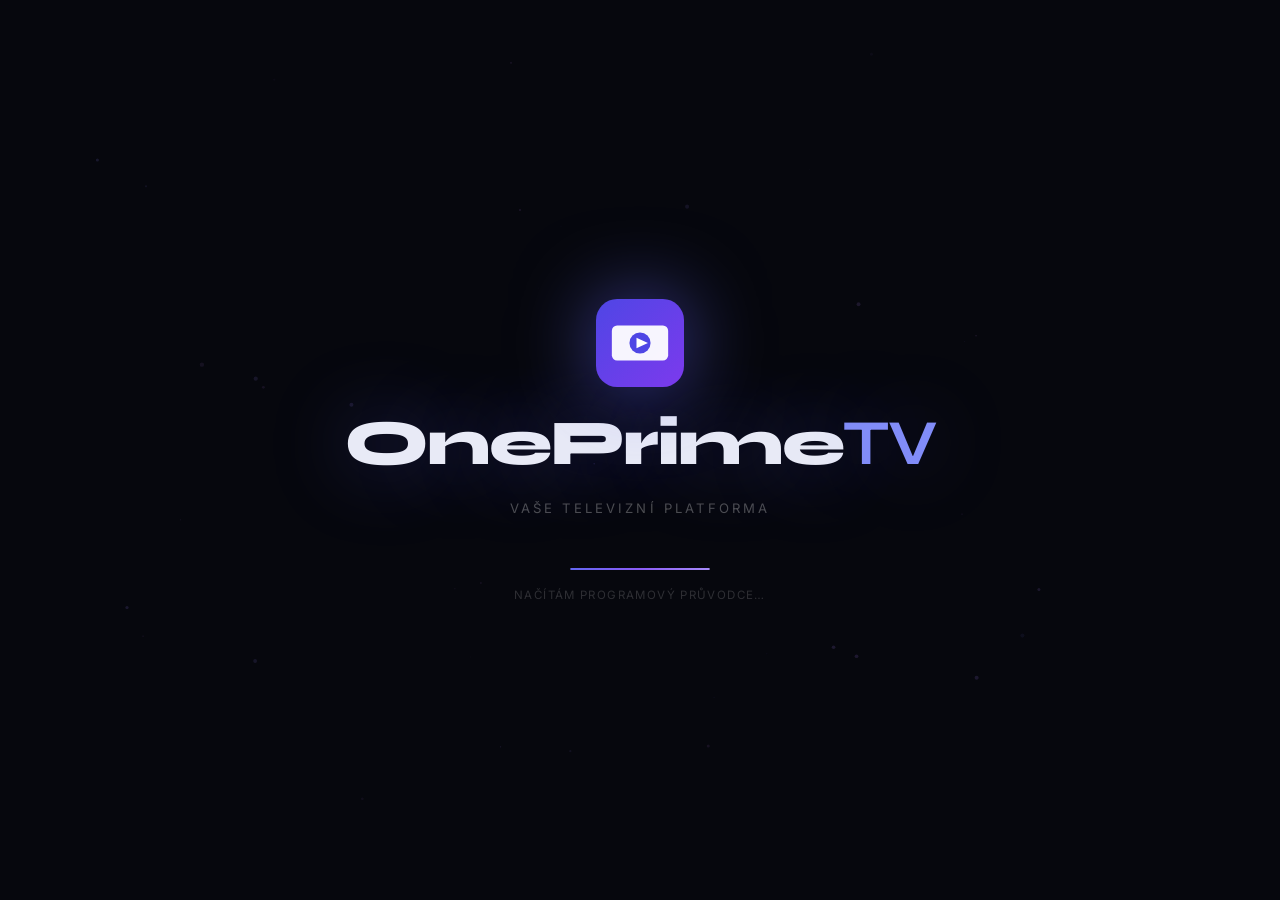
==== index.html @ 6c4bff12 "Add files via upload" ====
<!DOCTYPE html>
<html lang="cs">
<head>
  <meta charset="UTF-8">
  <meta name="viewport" content="width=device-width,initial-scale=1">
  <title>OnePrime TV</title>
  <link href="https://fonts.googleapis.com/css2?family=Syne:wght@700;800&family=Inter:wght@300;400;500&display=swap" rel="stylesheet">
  <style>
    *,*::before,*::after{box-sizing:border-box;margin:0;padding:0}
    html,body{height:100dvh;background:#06070d;overflow:hidden;font-family:'Inter',sans-serif;color:#e8eaf6}
    body{display:flex;align-items:center;justify-content:center}
    canvas{position:fixed;inset:0;pointer-events:none;opacity:.3}
    #intro{position:fixed;inset:0;display:flex;flex-direction:column;align-items:center;justify-content:center;gap:0;transition:opacity .65s ease}
    #intro.out{opacity:0;pointer-events:none}
    .logo-wrap{display:flex;flex-direction:column;align-items:center;gap:18px;animation:pop .9s cubic-bezier(.22,1,.36,1) both}
    @keyframes pop{from{opacity:0;transform:scale(.72) translateY(28px)}to{opacity:1;transform:scale(1) translateY(0)}}
    .logo-wrap svg{filter:drop-shadow(0 0 40px rgba(99,102,241,.6))}
    .logo-name{font-family:'Syne',sans-serif;font-size:clamp(2.4rem,7vw,4rem);font-weight:800;letter-spacing:-.035em;text-shadow:0 0 80px rgba(99,102,241,.4)}
    .logo-name b{color:#818cf8}
    .logo-tag{font-size:clamp(.7rem,1.6vw,.82rem);color:rgba(255,255,255,.28);letter-spacing:.24em;text-transform:uppercase;animation:pop .9s .2s both}
    .bar-wrap{margin-top:52px;width:140px;height:2px;background:rgba(255,255,255,.07);border-radius:1px;overflow:hidden;animation:pop .8s .3s both}
    .bar{height:100%;width:0%;background:linear-gradient(90deg,#6366f1,#8b5cf6,#a78bfa);border-radius:1px;transition:width 2.8s cubic-bezier(.4,0,.2,1)}
    .sub{margin-top:18px;font-size:.72rem;color:rgba(255,255,255,.16);letter-spacing:.12em;text-transform:uppercase;transition:opacity .3s;animation:pop .8s .5s both}
  </style>
</head>
<body>
<canvas id="c"></canvas>
<div id="intro">
  <div class="logo-wrap">
    <svg width="88" height="88" viewBox="0 0 100 100" fill="none">
      <defs><linearGradient id="g" x1="0" y1="0" x2="100" y2="100" gradientUnits="userSpaceOnUse">
        <stop stop-color="#4f46e5"/><stop offset="1" stop-color="#7c3aed"/></linearGradient></defs>
      <rect width="100" height="100" rx="24" fill="url(#g)"/>
      <rect x="18" y="30" width="64" height="40" rx="6" fill="white" opacity=".95"/>
      <circle cx="50" cy="50" r="12" fill="#4f46e5"/>
      <polygon points="46,44 46,56 59,50" fill="white"/>
    </svg>
    <div class="logo-name">OnePrime<b>TV</b></div>
    <div class="logo-tag">Vaše televizní platforma</div>
  </div>
  <div class="bar-wrap"><div class="bar" id="bar"></div></div>
  <div class="sub" id="sub">Načítám&hellip;</div>
</div>
<script>
const cvs=document.getElementById('c'),ctx=cvs.getContext('2d');
let W,H,dots=[];
function resize(){W=cvs.width=innerWidth;H=cvs.height=innerHeight}
resize();addEventListener('resize',resize);
for(let i=0;i<50;i++)dots.push({x:Math.random()*1600-100,y:Math.random()*900-100,vx:(Math.random()-.5)*.2,vy:(Math.random()-.5)*.2,r:Math.random()*1.8+.4,a:Math.random()*.45+.1,hue:240+Math.random()*40});
(function f(){requestAnimationFrame(f);ctx.clearRect(0,0,W,H);dots.forEach(d=>{d.x+=d.vx;d.y+=d.vy;if(d.x<-20)d.x=W+20;if(d.x>W+20)d.x=-20;if(d.y<-20)d.y=H+20;if(d.y>H+20)d.y=-20;ctx.beginPath();ctx.arc(d.x*W/1600,d.y*H/900,d.r,0,Math.PI*2);ctx.fillStyle=`hsla(${d.hue},80%,72%,${d.a})`;ctx.fill()})})();

const msgs=['Načítám programový průvodce…','Připravuji kanály…','Připojuji se…','Téměř hotovo…','Vítejte!'];
const subEl=document.getElementById('sub');
let mi=0;
function nextMsg(){subEl.style.opacity='0';setTimeout(()=>{subEl.textContent=msgs[mi++%msgs.length];subEl.style.opacity='1'},300)}
subEl.style.transition='opacity .3s';
setTimeout(nextMsg,900);setTimeout(nextMsg,1800);setTimeout(nextMsg,2700);setTimeout(nextMsg,3600);

setTimeout(()=>document.getElementById('bar').style.width='100%',60);
setTimeout(()=>{
  document.getElementById('intro').classList.add('out');
  setTimeout(()=>location.href='oneprime.html',660);
},4200);
</script>
</body>
</html>
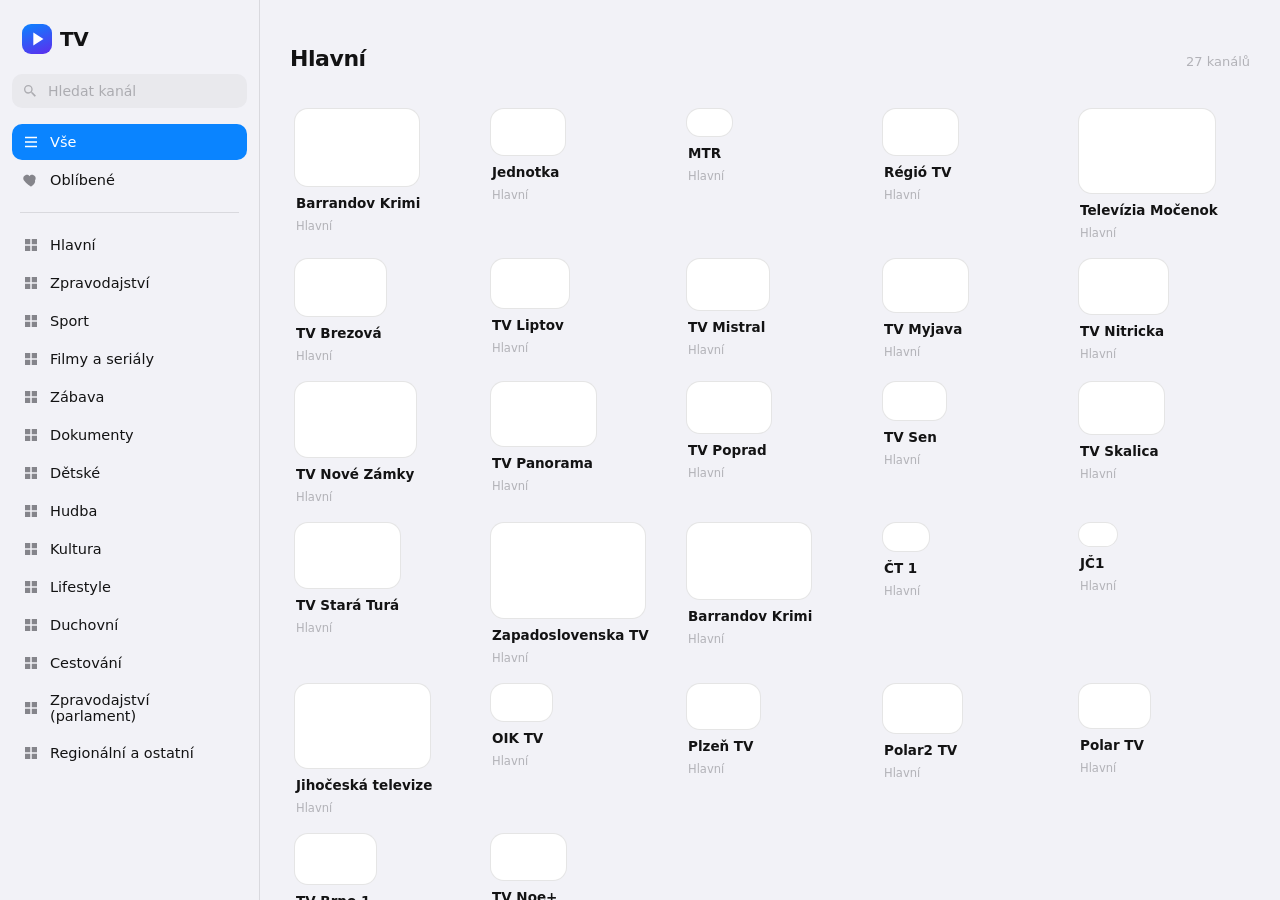
==== commit 7626c776: "Add files via upload" ====
--- a/index.html
+++ b/index.html
@@ -1,66 +1,202 @@
-<!DOCTYPE html>
-<html lang="cs">
-<head>
-  <meta charset="UTF-8">
-  <meta name="viewport" content="width=device-width,initial-scale=1">
-  <title>OnePrime TV</title>
-  <link href="https://fonts.googleapis.com/css2?family=Syne:wght@700;800&family=Inter:wght@300;400;500&display=swap" rel="stylesheet">
-  <style>
-    *,*::before,*::after{box-sizing:border-box;margin:0;padding:0}
-    html,body{height:100dvh;background:#06070d;overflow:hidden;font-family:'Inter',sans-serif;color:#e8eaf6}
-    body{display:flex;align-items:center;justify-content:center}
-    canvas{position:fixed;inset:0;pointer-events:none;opacity:.3}
-    #intro{position:fixed;inset:0;display:flex;flex-direction:column;align-items:center;justify-content:center;gap:0;transition:opacity .65s ease}
-    #intro.out{opacity:0;pointer-events:none}
-    .logo-wrap{display:flex;flex-direction:column;align-items:center;gap:18px;animation:pop .9s cubic-bezier(.22,1,.36,1) both}
-    @keyframes pop{from{opacity:0;transform:scale(.72) translateY(28px)}to{opacity:1;transform:scale(1) translateY(0)}}
-    .logo-wrap svg{filter:drop-shadow(0 0 40px rgba(99,102,241,.6))}
-    .logo-name{font-family:'Syne',sans-serif;font-size:clamp(2.4rem,7vw,4rem);font-weight:800;letter-spacing:-.035em;text-shadow:0 0 80px rgba(99,102,241,.4)}
-    .logo-name b{color:#818cf8}
-    .logo-tag{font-size:clamp(.7rem,1.6vw,.82rem);color:rgba(255,255,255,.28);letter-spacing:.24em;text-transform:uppercase;animation:pop .9s .2s both}
-    .bar-wrap{margin-top:52px;width:140px;height:2px;background:rgba(255,255,255,.07);border-radius:1px;overflow:hidden;animation:pop .8s .3s both}
-    .bar{height:100%;width:0%;background:linear-gradient(90deg,#6366f1,#8b5cf6,#a78bfa);border-radius:1px;transition:width 2.8s cubic-bezier(.4,0,.2,1)}
-    .sub{margin-top:18px;font-size:.72rem;color:rgba(255,255,255,.16);letter-spacing:.12em;text-transform:uppercase;transition:opacity .3s;animation:pop .8s .5s both}
-  </style>
-</head>
-<body>
-<canvas id="c"></canvas>
-<div id="intro">
-  <div class="logo-wrap">
-    <svg width="88" height="88" viewBox="0 0 100 100" fill="none">
-      <defs><linearGradient id="g" x1="0" y1="0" x2="100" y2="100" gradientUnits="userSpaceOnUse">
-        <stop stop-color="#4f46e5"/><stop offset="1" stop-color="#7c3aed"/></linearGradient></defs>
-      <rect width="100" height="100" rx="24" fill="url(#g)"/>
-      <rect x="18" y="30" width="64" height="40" rx="6" fill="white" opacity=".95"/>
-      <circle cx="50" cy="50" r="12" fill="#4f46e5"/>
-      <polygon points="46,44 46,56 59,50" fill="white"/>
-    </svg>
-    <div class="logo-name">OnePrime<b>TV</b></div>
-    <div class="logo-tag">Vaše televizní platforma</div>
-  </div>
-  <div class="bar-wrap"><div class="bar" id="bar"></div></div>
-  <div class="sub" id="sub">Načítám&hellip;</div>
-</div>
-<script>
-const cvs=document.getElementById('c'),ctx=cvs.getContext('2d');
-let W,H,dots=[];
-function resize(){W=cvs.width=innerWidth;H=cvs.height=innerHeight}
-resize();addEventListener('resize',resize);
-for(let i=0;i<50;i++)dots.push({x:Math.random()*1600-100,y:Math.random()*900-100,vx:(Math.random()-.5)*.2,vy:(Math.random()-.5)*.2,r:Math.random()*1.8+.4,a:Math.random()*.45+.1,hue:240+Math.random()*40});
-(function f(){requestAnimationFrame(f);ctx.clearRect(0,0,W,H);dots.forEach(d=>{d.x+=d.vx;d.y+=d.vy;if(d.x<-20)d.x=W+20;if(d.x>W+20)d.x=-20;if(d.y<-20)d.y=H+20;if(d.y>H+20)d.y=-20;ctx.beginPath();ctx.arc(d.x*W/1600,d.y*H/900,d.r,0,Math.PI*2);ctx.fillStyle=`hsla(${d.hue},80%,72%,${d.a})`;ctx.fill()})})();
-
-const msgs=['Načítám programový průvodce…','Připravuji kanály…','Připojuji se…','Téměř hotovo…','Vítejte!'];
-const subEl=document.getElementById('sub');
-let mi=0;
-function nextMsg(){subEl.style.opacity='0';setTimeout(()=>{subEl.textContent=msgs[mi++%msgs.length];subEl.style.opacity='1'},300)}
-subEl.style.transition='opacity .3s';
-setTimeout(nextMsg,900);setTimeout(nextMsg,1800);setTimeout(nextMsg,2700);setTimeout(nextMsg,3600);
-
-setTimeout(()=>document.getElementById('bar').style.width='100%',60);
-setTimeout(()=>{
-  document.getElementById('intro').classList.add('out');
-  setTimeout(()=>location.href='oneprime.html',660);
-},4200);
-</script>
-</body>
-</html>
+<!DOCTYPE html>
+<html lang="cs">
+<head>
+<meta charset="UTF-8">
+<meta name="viewport" content="width=device-width, initial-scale=1, viewport-fit=cover, maximum-scale=1">
+<title>TV</title>
+<meta name="description" content="Sledujte živou televizi odkudkoliv.">
+
+<!-- iOS / PWA meta -->
+<meta name="apple-mobile-web-app-capable" content="yes">
+<meta name="apple-mobile-web-app-status-bar-style" content="black-translucent">
+<meta name="apple-mobile-web-app-title" content="TV">
+<meta name="mobile-web-app-capable" content="yes">
+<meta name="theme-color" content="#000000">
+<link rel="apple-touch-icon" sizes="180x180" href="icons/icon-180.png">
+<link rel="apple-touch-icon" sizes="167x167" href="icons/icon-167.png">
+<link rel="apple-touch-icon" sizes="152x152" href="icons/icon-152.png">
+<link rel="apple-touch-icon" sizes="120x120" href="icons/icon-120.png">
+<link rel="icon" href="icons/icon-192.png">
+<link rel="manifest" href="manifest.json">
+
+<link rel="stylesheet" href="styles.css">
+</head>
+<body>
+
+<!-- App shell -->
+<div id="app">
+
+  <!-- Sidebar (iPad / desktop) -->
+  <nav id="sidebar" aria-label="Kategorie">
+    <div class="sidebar-brand">
+      <span class="brand-mark" aria-hidden="true">
+        <svg viewBox="0 0 24 24" width="22" height="22"><path fill="currentColor" d="M8 5v14l11-7z"/></svg>
+      </span>
+      <span class="brand-name">TV</span>
+    </div>
+
+    <div class="sidebar-search">
+      <svg viewBox="0 0 24 24" width="16" height="16" class="search-icon" aria-hidden="true"><path fill="currentColor" d="M15.5 14h-.79l-.28-.27a6.47 6.47 0 0 0 1.57-4.23 6.5 6.5 0 1 0-6.5 6.5 6.47 6.47 0 0 0 4.23-1.57l.27.28v.79l5 5L21 19l-5-5zm-6 0a4.5 4.5 0 1 1 0-9 4.5 4.5 0 0 1 0 9z"/></svg>
+      <input id="searchInput" type="search" placeholder="Hledat kanál" autocomplete="off" spellcheck="false">
+    </div>
+
+    <ul class="sidebar-list" id="sidebarList">
+      <li><button class="sidebar-item active" data-group="__all">
+        <svg viewBox="0 0 24 24" width="18" height="18"><path fill="currentColor" d="M4 5h16v2H4zm0 6h16v2H4zm0 6h16v2H4z"/></svg>
+        <span>Vše</span>
+      </button></li>
+      <li><button class="sidebar-item" data-group="__favorites">
+        <svg viewBox="0 0 24 24" width="18" height="18"><path fill="currentColor" d="M12 21s-6.7-4.35-9.3-8.2C.8 9.9 1.9 6.4 5 5.3c1.9-.68 3.9.02 5 1.6 1.1-1.58 3.1-2.28 5-1.6 3.1 1.1 4.2 4.6 2.3 7.5C18.7 16.65 12 21 12 21z"/></svg>
+        <span>Oblíbené</span>
+      </button></li>
+    </ul>
+
+    <div class="sidebar-divider"></div>
+
+    <ul class="sidebar-list" id="sidebarGroups"></ul>
+  </nav>
+
+  <!-- Top bar (iPhone) -->
+  <header id="topbar">
+    <div class="topbar-title" id="topbarTitle">Vše</div>
+    <button id="topbarSearchBtn" aria-label="Hledat">
+      <svg viewBox="0 0 24 24" width="20" height="20"><path fill="currentColor" d="M15.5 14h-.79l-.28-.27a6.47 6.47 0 0 0 1.57-4.23 6.5 6.5 0 1 0-6.5 6.5 6.47 6.47 0 0 0 4.23-1.57l.27.28v.79l5 5L21 19l-5-5zm-6 0a4.5 4.5 0 1 1 0-9 4.5 4.5 0 0 1 0 9z"/></svg>
+    </button>
+  </header>
+
+  <div id="topbarSearchBar" class="hidden">
+    <svg viewBox="0 0 24 24" width="16" height="16" class="search-icon" aria-hidden="true"><path fill="currentColor" d="M15.5 14h-.79l-.28-.27a6.47 6.47 0 0 0 1.57-4.23 6.5 6.5 0 1 0-6.5 6.5 6.47 6.47 0 0 0 4.23-1.57l.27.28v.79l5 5L21 19l-5-5zm-6 0a4.5 4.5 0 1 1 0-9 4.5 4.5 0 0 1 0 9z"/></svg>
+    <input id="searchInputMobile" type="search" placeholder="Hledat kanál" autocomplete="off" spellcheck="false">
+    <button id="topbarSearchClose">Zrušit</button>
+  </div>
+
+  <!-- Mobile tab bar -->
+  <nav id="tabbar" aria-label="Navigace">
+    <button class="tab-item active" data-group="__all">
+      <svg viewBox="0 0 24 24" width="24" height="24"><path fill="currentColor" d="M4 5h16v2H4zm0 6h16v2H4zm0 6h16v2H4z"/></svg>
+      <span>Vše</span>
+    </button>
+    <button class="tab-item" data-group="__favorites">
+      <svg viewBox="0 0 24 24" width="24" height="24"><path fill="currentColor" d="M12 21s-6.7-4.35-9.3-8.2C.8 9.9 1.9 6.4 5 5.3c1.9-.68 3.9.02 5 1.6 1.1-1.58 3.1-2.28 5-1.6 3.1 1.1 4.2 4.6 2.3 7.5C18.7 16.65 12 21 12 21z"/></svg>
+      <span>Oblíbené</span>
+    </button>
+    <button class="tab-item" data-group="__categories">
+      <svg viewBox="0 0 24 24" width="24" height="24"><path fill="currentColor" d="M4 4h7v7H4zm9 0h7v7h-7zM4 13h7v7H4zm9 0h7v7h-7z"/></svg>
+      <span>Kategorie</span>
+    </button>
+  </nav>
+
+  <!-- Main content -->
+  <main id="content">
+    <div id="continueRow" class="shelf hidden">
+      <h2 class="shelf-title">Naposledy sledováno</h2>
+      <div class="shelf-scroll" id="continueScroll"></div>
+    </div>
+    <div id="channelSections"></div>
+    <div id="emptyState" class="empty-state hidden">
+      <svg viewBox="0 0 24 24" width="40" height="40"><path fill="currentColor" d="M15.5 14h-.79l-.28-.27a6.47 6.47 0 0 0 1.57-4.23 6.5 6.5 0 1 0-6.5 6.5 6.47 6.47 0 0 0 4.23-1.57l.27.28v.79l5 5L21 19l-5-5zm-6 0a4.5 4.5 0 1 1 0-9 4.5 4.5 0 0 1 0 9z"/></svg>
+      <p id="emptyStateText">Nic jsme nenašli</p>
+    </div>
+  </main>
+
+  <!-- Category sheet (mobile) -->
+  <div id="categorySheet" class="sheet hidden">
+    <div class="sheet-backdrop"></div>
+    <div class="sheet-panel">
+      <div class="sheet-handle"></div>
+      <h3>Kategorie</h3>
+      <ul id="categorySheetList" class="sheet-list"></ul>
+    </div>
+  </div>
+
+  <!-- Mini player -->
+  <button id="miniPlayer" class="hidden" aria-label="Otevřít přehrávač">
+    <img id="miniLogo" alt="">
+    <div class="mini-info">
+      <div id="miniName">—</div>
+      <div id="miniGroup">—</div>
+    </div>
+    <span class="mini-live-dot"></span>
+    <span class="mini-live">ŽIVĚ</span>
+    <svg class="mini-expand" viewBox="0 0 24 24" width="18" height="18"><path fill="currentColor" d="M7 14l5 5 5-5H7zm10-4l-5-5-5 5h10z"/></svg>
+  </button>
+
+  <!-- Full player -->
+  <div id="player" class="hidden">
+    <div class="player-video-wrap">
+      <video id="video" playsinline webkit-playsinline></video>
+      <div id="playerLoading" class="player-loading hidden">
+        <div class="spinner"></div>
+      </div>
+      <div id="playerError" class="player-error hidden">
+        <svg viewBox="0 0 24 24" width="34" height="34"><path fill="currentColor" d="M12 2 1 21h22L12 2zm0 15.5a1.25 1.25 0 1 1 0-2.5 1.25 1.25 0 0 1 0 2.5zM11 10h2v4h-2z"/></svg>
+        <p>Kanál se nepodařilo načíst.</p>
+        <button id="playerRetry">Zkusit znovu</button>
+      </div>
+    </div>
+
+    <div class="player-chrome">
+      <button id="playerClose" aria-label="Zavřít">
+        <svg viewBox="0 0 24 24" width="22" height="22"><path fill="currentColor" d="M7 10l5 5 5-5z" transform="rotate(180 12 12)"/></svg>
+        <span>Zpět</span>
+      </button>
+
+      <div class="player-meta">
+        <img id="playerLogo" alt="">
+        <div>
+          <div id="playerName" class="player-name">—</div>
+          <div id="playerGroup" class="player-group">—</div>
+        </div>
+      </div>
+
+      <div class="player-actions">
+        <button id="playerFav" aria-label="Přidat do oblíbených">
+          <svg viewBox="0 0 24 24" width="22" height="22"><path fill="currentColor" d="M12 21s-6.7-4.35-9.3-8.2C.8 9.9 1.9 6.4 5 5.3c1.9-.68 3.9.02 5 1.6 1.1-1.58 3.1-2.28 5-1.6 3.1 1.1 4.2 4.6 2.3 7.5C18.7 16.65 12 21 12 21z"/></svg>
+        </button>
+        <button id="playerMute" aria-label="Ztlumit">
+          <svg viewBox="0 0 24 24" width="22" height="22"><path fill="currentColor" d="M3 10v4h4l5 5V5L7 10H3zm13.5 2A4.5 4.5 0 0 0 14 7.97v8.05c1.48-.73 2.5-2.25 2.5-4.02zM14 3.23v2.06c2.89.86 5 3.54 5 6.71s-2.11 5.85-5 6.71v2.06c4.01-.91 7-4.49 7-8.77s-2.99-7.86-7-8.77z"/></svg>
+        </button>
+        <button id="playerFullscreen" aria-label="Celá obrazovka">
+          <svg viewBox="0 0 24 24" width="20" height="20"><path fill="currentColor" d="M7 14H5v5h5v-2H7v-3zm-2-4h2V7h3V5H5v5zm12 7h-3v2h5v-5h-2v3zM14 5v2h3v3h2V5h-5z"/></svg>
+        </button>
+      </div>
+    </div>
+
+    <div class="player-channels">
+      <div class="player-channels-scroll" id="playerChannelsScroll"></div>
+    </div>
+  </div>
+
+</div>
+
+<template id="channelCardTpl">
+  <button class="channel-card">
+    <div class="channel-art">
+      <img class="channel-logo" alt="" loading="lazy">
+      <span class="fav-dot"></span>
+    </div>
+    <div class="channel-name"></div>
+    <div class="channel-group"></div>
+  </button>
+</template>
+
+<template id="continueCardTpl">
+  <button class="continue-card">
+    <img class="continue-logo" alt="" loading="lazy">
+    <div class="continue-live">ŽIVĚ</div>
+    <div class="continue-name"></div>
+  </button>
+</template>
+
+<template id="playerChipTpl">
+  <button class="player-chip">
+    <img alt="" loading="lazy">
+    <span></span>
+  </button>
+</template>
+
+<script src="https://cdnjs.cloudflare.com/ajax/libs/hls.js/1.5.17/hls.min.js"></script>
+<script src="channels.js"></script>
+<script src="app.js"></script>
+</body>
+</html>
--- a/styles.css
+++ b/styles.css
@@ -0,0 +1,619 @@
+/* ==========================================================================
+   Design tokens — Apple HIG (iOS 18 / macOS Sequoia), dark-first, glassy
+   ========================================================================== */
+:root {
+  color-scheme: dark;
+
+  /* Neutrals */
+  --bg: #000000;
+  --bg-elevated: #1c1c1e;
+  --surface: rgba(255,255,255,0.06);
+  --surface-hover: rgba(255,255,255,0.10);
+  --surface-active: rgba(255,255,255,0.14);
+  --separator: rgba(255,255,255,0.12);
+  --label: rgba(255,255,255,0.96);
+  --label-secondary: rgba(235,235,245,0.60);
+  --label-tertiary: rgba(235,235,245,0.38);
+
+  /* System accent */
+  --accent: #0A84FF;
+  --accent-pressed: #409CFF;
+  --red: #FF453A;
+  --green: #30D158;
+
+  /* Glass */
+  --glass-bg: rgba(28,28,30,0.72);
+  --glass-border: rgba(255,255,255,0.08);
+  --blur: saturate(180%) blur(20px);
+
+  /* Radii */
+  --r-sm: 10px;
+  --r-md: 14px;
+  --r-lg: 20px;
+  --r-xl: 28px;
+  --r-round: 999px;
+
+  /* Type */
+  --font: -apple-system, "SF Pro Text", "SF Pro Display", "Helvetica Neue", ui-sans-serif, system-ui, sans-serif;
+
+  /* Motion */
+  --ease: cubic-bezier(.32,.72,0,1);
+  --ease-spring: cubic-bezier(.175,.885,.32,1.4);
+
+  --safe-top: env(safe-area-inset-top, 0px);
+  --safe-bottom: env(safe-area-inset-bottom, 0px);
+  --sidebar-w: 260px;
+  --miniplayer-h: 64px;
+  --tabbar-h: 50px;
+}
+
+@media (prefers-color-scheme: light) {
+  :root {
+    color-scheme: light;
+    --bg: #f2f2f7;
+    --bg-elevated: #ffffff;
+    --surface: rgba(0,0,0,0.04);
+    --surface-hover: rgba(0,0,0,0.06);
+    --surface-active: rgba(0,0,0,0.09);
+    --separator: rgba(0,0,0,0.10);
+    --label: rgba(0,0,0,0.92);
+    --label-secondary: rgba(60,60,67,0.60);
+    --label-tertiary: rgba(60,60,67,0.35);
+    --glass-bg: rgba(255,255,255,0.72);
+    --glass-border: rgba(0,0,0,0.06);
+  }
+}
+
+* { box-sizing: border-box; -webkit-tap-highlight-color: transparent; }
+
+html, body {
+  margin: 0;
+  height: 100%;
+  background: var(--bg);
+  color: var(--label);
+  font-family: var(--font);
+  overscroll-behavior: none;
+}
+
+body {
+  -webkit-font-smoothing: antialiased;
+  text-rendering: optimizeLegibility;
+}
+
+button, input {
+  font-family: inherit;
+  color: inherit;
+}
+button {
+  background: none;
+  border: none;
+  cursor: pointer;
+  -webkit-appearance: none;
+  appearance: none;
+}
+img { -webkit-user-drag: none; user-select: none; }
+::selection { background: var(--accent); color: #fff; }
+
+.hidden { display: none !important; }
+
+/* ==========================================================================
+   App shell / layout
+   ========================================================================== */
+#app {
+  height: 100vh;
+  height: 100dvh;
+  display: grid;
+  grid-template-columns: var(--sidebar-w) 1fr;
+  overflow: hidden;
+}
+
+#sidebar {
+  grid-row: 1 / -1;
+  display: flex;
+  flex-direction: column;
+  padding: calc(20px + var(--safe-top)) 12px 16px;
+  border-right: 1px solid var(--separator);
+  overflow-y: auto;
+}
+
+.sidebar-brand {
+  display: flex;
+  align-items: center;
+  gap: 8px;
+  padding: 4px 10px 20px;
+  color: var(--label);
+}
+.brand-mark {
+  width: 30px; height: 30px;
+  display: flex; align-items: center; justify-content: center;
+  background: linear-gradient(160deg, var(--accent), #5e2ced);
+  border-radius: 9px;
+  color: #fff;
+}
+.brand-name { font-size: 20px; font-weight: 700; letter-spacing: -0.02em; }
+
+.sidebar-search {
+  display: flex;
+  align-items: center;
+  gap: 8px;
+  background: var(--surface);
+  border-radius: var(--r-sm);
+  padding: 8px 10px;
+  margin-bottom: 16px;
+}
+.sidebar-search .search-icon { color: var(--label-tertiary); flex-shrink: 0; }
+.sidebar-search input {
+  border: none;
+  background: none;
+  outline: none;
+  font-size: 14px;
+  width: 100%;
+  color: var(--label);
+}
+.sidebar-search input::placeholder { color: var(--label-tertiary); }
+
+.sidebar-list { list-style: none; margin: 0; padding: 0; display: flex; flex-direction: column; gap: 2px; }
+.sidebar-divider { height: 1px; background: var(--separator); margin: 14px 8px; }
+
+.sidebar-item {
+  display: flex;
+  align-items: center;
+  gap: 10px;
+  width: 100%;
+  padding: 9px 10px;
+  border-radius: var(--r-sm);
+  font-size: 14.5px;
+  font-weight: 500;
+  color: var(--label);
+  text-align: left;
+  transition: background .15s var(--ease);
+}
+.sidebar-item svg { color: var(--label-secondary); flex-shrink: 0; }
+.sidebar-item:hover { background: var(--surface-hover); }
+.sidebar-item.active { background: var(--accent); color: #fff; }
+.sidebar-item.active svg { color: #fff; }
+
+#topbar {
+  display: none;
+  align-items: center;
+  justify-content: space-between;
+  padding: calc(10px + var(--safe-top)) 16px 10px;
+  position: sticky;
+  top: 0;
+  z-index: 20;
+  background: var(--glass-bg);
+  backdrop-filter: var(--blur);
+  -webkit-backdrop-filter: var(--blur);
+  border-bottom: 1px solid var(--separator);
+}
+.topbar-title { font-size: 22px; font-weight: 700; letter-spacing: -0.02em; }
+#topbarSearchBtn { width: 32px; height: 32px; display: flex; align-items: center; justify-content: center; color: var(--label); }
+
+#topbarSearchBar {
+  display: none;
+  align-items: center;
+  gap: 8px;
+  padding: 8px 16px 10px;
+  background: var(--bg);
+  position: sticky;
+  top: 0;
+  z-index: 19;
+}
+#topbarSearchBar.show { display: flex; }
+#topbarSearchBar .search-icon { color: var(--label-tertiary); }
+#topbarSearchBar input {
+  flex: 1;
+  border: none;
+  outline: none;
+  background: var(--surface);
+  border-radius: var(--r-sm);
+  padding: 8px 10px;
+  font-size: 15px;
+}
+#topbarSearchClose { font-size: 15px; color: var(--accent); font-weight: 500; white-space: nowrap; }
+
+#tabbar {
+  display: none;
+  position: fixed;
+  left: 0; right: 0; bottom: 0;
+  z-index: 30;
+  padding: 6px 8px calc(6px + var(--safe-bottom));
+  background: var(--glass-bg);
+  backdrop-filter: var(--blur);
+  -webkit-backdrop-filter: var(--blur);
+  border-top: 1px solid var(--separator);
+  justify-content: space-around;
+}
+.tab-item {
+  display: flex;
+  flex-direction: column;
+  align-items: center;
+  gap: 2px;
+  color: var(--label-tertiary);
+  padding: 4px 14px;
+  font-size: 10px;
+  font-weight: 500;
+}
+.tab-item.active { color: var(--accent); }
+
+#content {
+  overflow-y: auto;
+  padding: calc(24px + var(--safe-top)) 28px calc(100px + var(--safe-bottom));
+  scroll-behavior: smooth;
+}
+
+/* ==========================================================================
+   Shelves & grids
+   ========================================================================== */
+.shelf { margin-bottom: 30px; }
+.shelf-title {
+  font-size: 20px;
+  font-weight: 700;
+  letter-spacing: -0.02em;
+  margin: 0 0 12px 2px;
+}
+.shelf-scroll {
+  display: flex;
+  gap: 14px;
+  overflow-x: auto;
+  padding: 4px 2px 10px;
+  scroll-snap-type: x proximity;
+}
+.shelf-scroll::-webkit-scrollbar, #content::-webkit-scrollbar { display: none; }
+
+.continue-card {
+  flex: 0 0 auto;
+  width: 168px;
+  position: relative;
+  border-radius: var(--r-md);
+  overflow: hidden;
+  background: var(--bg-elevated);
+  aspect-ratio: 16/10;
+  scroll-snap-align: start;
+  transition: transform .2s var(--ease);
+}
+.continue-card:hover { transform: scale(1.035); }
+.continue-card:active { transform: scale(0.97); }
+.continue-logo {
+  position: absolute; inset: 0; margin: auto;
+  max-width: 58%; max-height: 46%;
+  object-fit: contain;
+}
+.continue-live {
+  position: absolute; top: 8px; left: 8px;
+  background: var(--red);
+  color: #fff;
+  font-size: 9px;
+  font-weight: 700;
+  letter-spacing: 0.04em;
+  padding: 2px 6px;
+  border-radius: 5px;
+}
+.continue-name {
+  position: absolute; left: 0; right: 0; bottom: 0;
+  padding: 20px 10px 8px;
+  font-size: 12.5px;
+  font-weight: 600;
+  background: linear-gradient(to top, rgba(0,0,0,.75), transparent);
+  white-space: nowrap;
+  overflow: hidden;
+  text-overflow: ellipsis;
+}
+
+.group-section { margin-bottom: 34px; }
+.group-header {
+  display: flex;
+  align-items: baseline;
+  justify-content: space-between;
+  margin: 0 2px 14px;
+}
+.group-title {
+  font-size: 22px;
+  font-weight: 700;
+  letter-spacing: -0.02em;
+}
+.group-count { font-size: 13px; color: var(--label-tertiary); font-weight: 500; }
+
+.channel-grid {
+  display: grid;
+  grid-template-columns: repeat(auto-fill, minmax(148px, 1fr));
+  gap: 16px;
+}
+
+.channel-card {
+  display: flex;
+  flex-direction: column;
+  gap: 8px;
+  text-align: left;
+  border-radius: var(--r-md);
+  transition: transform .18s var(--ease);
+}
+.channel-card:active { transform: scale(0.96); }
+
+.channel-art {
+  position: relative;
+  aspect-ratio: 16/10;
+  border-radius: var(--r-md);
+  background: var(--bg-elevated);
+  display: flex;
+  align-items: center;
+  justify-content: center;
+  overflow: hidden;
+  border: 1px solid var(--separator);
+  transition: box-shadow .18s var(--ease), border-color .18s var(--ease);
+}
+.channel-card:hover .channel-art {
+  box-shadow: 0 8px 24px rgba(0,0,0,0.35);
+  border-color: var(--glass-border);
+}
+.channel-logo {
+  max-width: 62%;
+  max-height: 52%;
+  object-fit: contain;
+}
+.fav-dot {
+  position: absolute;
+  top: 7px; right: 7px;
+  width: 8px; height: 8px;
+  border-radius: 50%;
+  background: var(--accent);
+  opacity: 0;
+  transform: scale(0);
+  transition: transform .2s var(--ease-spring), opacity .2s;
+}
+.fav-dot.on { opacity: 1; transform: scale(1); }
+
+.channel-name {
+  font-size: 13.5px;
+  font-weight: 600;
+  padding: 0 2px;
+  white-space: nowrap;
+  overflow: hidden;
+  text-overflow: ellipsis;
+}
+.channel-group {
+  font-size: 11.5px;
+  color: var(--label-tertiary);
+  padding: 0 2px;
+  white-space: nowrap;
+  overflow: hidden;
+  text-overflow: ellipsis;
+}
+
+.empty-state {
+  display: flex;
+  flex-direction: column;
+  align-items: center;
+  justify-content: center;
+  gap: 12px;
+  padding: 80px 20px;
+  color: var(--label-tertiary);
+}
+.empty-state svg { opacity: 0.5; }
+.empty-state p { margin: 0; font-size: 15px; }
+
+/* ==========================================================================
+   Category sheet (mobile)
+   ========================================================================== */
+.sheet { position: fixed; inset: 0; z-index: 60; }
+.sheet-backdrop { position: absolute; inset: 0; background: rgba(0,0,0,0.5); animation: fadeIn .25s var(--ease); }
+.sheet-panel {
+  position: absolute;
+  left: 0; right: 0; bottom: 0;
+  max-height: 72vh;
+  background: var(--bg-elevated);
+  border-radius: 20px 20px 0 0;
+  padding: 10px 16px calc(20px + var(--safe-bottom));
+  display: flex;
+  flex-direction: column;
+  animation: slideUp .32s var(--ease-spring);
+  box-shadow: 0 -10px 40px rgba(0,0,0,0.4);
+}
+.sheet-handle { width: 36px; height: 5px; border-radius: 3px; background: var(--separator); margin: 0 auto 14px; }
+.sheet-panel h3 { margin: 0 0 12px 4px; font-size: 20px; font-weight: 700; }
+.sheet-list { list-style: none; margin: 0; padding: 0; overflow-y: auto; }
+.sheet-list button {
+  width: 100%;
+  text-align: left;
+  padding: 13px 10px;
+  font-size: 16px;
+  border-bottom: 1px solid var(--separator);
+  display: flex;
+  justify-content: space-between;
+  color: var(--label);
+}
+.sheet-list button span.count { color: var(--label-tertiary); font-size: 14px; }
+.sheet-list button.active { color: var(--accent); font-weight: 600; }
+
+@keyframes fadeIn { from { opacity: 0 } to { opacity: 1 } }
+@keyframes slideUp { from { transform: translateY(100%) } to { transform: translateY(0) } }
+
+/* ==========================================================================
+   Mini player
+   ========================================================================== */
+#miniPlayer {
+  position: fixed;
+  left: 16px; right: 16px;
+  bottom: calc(var(--tabbar-h) + var(--safe-bottom) + 8px);
+  height: var(--miniplayer-h);
+  z-index: 40;
+  display: flex;
+  align-items: center;
+  gap: 12px;
+  padding: 0 14px;
+  background: var(--glass-bg);
+  backdrop-filter: var(--blur);
+  -webkit-backdrop-filter: var(--blur);
+  border: 1px solid var(--glass-border);
+  border-radius: var(--r-md);
+  box-shadow: 0 10px 30px rgba(0,0,0,0.35);
+  animation: miniIn .38s var(--ease-spring);
+}
+@keyframes miniIn { from { transform: translateY(30px); opacity: 0 } to { transform: translateY(0); opacity: 1 } }
+
+#miniLogo { width: 34px; height: 34px; object-fit: contain; background: var(--bg-elevated); border-radius: 7px; padding: 4px; }
+.mini-info { flex: 1; min-width: 0; text-align: left; }
+#miniName { font-size: 13.5px; font-weight: 600; white-space: nowrap; overflow: hidden; text-overflow: ellipsis; }
+#miniGroup { font-size: 11.5px; color: var(--label-tertiary); white-space: nowrap; overflow: hidden; text-overflow: ellipsis; }
+.mini-live-dot { width: 6px; height: 6px; border-radius: 50%; background: var(--red); flex-shrink: 0; animation: pulse 1.6s infinite; }
+.mini-live { font-size: 10px; font-weight: 700; letter-spacing: 0.05em; color: var(--red); flex-shrink: 0; }
+.mini-expand { color: var(--label-tertiary); flex-shrink: 0; }
+@keyframes pulse { 0%,100% { opacity: 1 } 50% { opacity: 0.35 } }
+
+/* ==========================================================================
+   Full player
+   ========================================================================== */
+#player {
+  position: fixed; inset: 0;
+  z-index: 70;
+  background: #000;
+  display: flex;
+  flex-direction: column;
+  animation: playerIn .34s var(--ease);
+}
+@keyframes playerIn { from { transform: translateY(100%) } to { transform: translateY(0) } }
+
+.player-video-wrap {
+  position: relative;
+  flex: 1;
+  min-height: 0;
+  background: #000;
+  display: flex;
+  align-items: center;
+  justify-content: center;
+}
+#video { width: 100%; height: 100%; object-fit: contain; background: #000; }
+
+.player-loading, .player-error {
+  position: absolute; inset: 0;
+  display: flex;
+  flex-direction: column;
+  align-items: center;
+  justify-content: center;
+  gap: 14px;
+  color: var(--label-secondary);
+  background: rgba(0,0,0,0.35);
+}
+.spinner {
+  width: 34px; height: 34px;
+  border-radius: 50%;
+  border: 3px solid rgba(255,255,255,0.2);
+  border-top-color: #fff;
+  animation: spin 0.8s linear infinite;
+}
+@keyframes spin { to { transform: rotate(360deg) } }
+.player-error p { margin: 0; font-size: 14px; }
+.player-error button {
+  background: var(--surface);
+  padding: 9px 18px;
+  border-radius: var(--r-round);
+  font-size: 14px;
+  font-weight: 600;
+  color: var(--label);
+}
+
+.player-chrome {
+  display: flex;
+  align-items: center;
+  gap: 14px;
+  padding: calc(14px + var(--safe-top)) 18px 14px;
+  background: linear-gradient(to bottom, rgba(0,0,0,0.6), transparent);
+  position: absolute;
+  top: 0; left: 0; right: 0;
+}
+#playerClose {
+  display: flex;
+  align-items: center;
+  gap: 4px;
+  color: #fff;
+  font-size: 15px;
+  padding: 6px 4px;
+  flex-shrink: 0;
+}
+.player-meta { display: flex; align-items: center; gap: 10px; flex: 1; min-width: 0; }
+.player-meta img { width: 30px; height: 30px; object-fit: contain; background: rgba(255,255,255,0.08); border-radius: 6px; padding: 3px; flex-shrink: 0; }
+.player-name { font-size: 14.5px; font-weight: 600; color: #fff; white-space: nowrap; overflow: hidden; text-overflow: ellipsis; }
+.player-group { font-size: 11.5px; color: rgba(255,255,255,0.55); white-space: nowrap; overflow: hidden; text-overflow: ellipsis; }
+.player-actions { display: flex; gap: 6px; flex-shrink: 0; }
+.player-actions button {
+  width: 36px; height: 36px;
+  display: flex; align-items: center; justify-content: center;
+  color: #fff;
+  background: rgba(255,255,255,0.12);
+  border-radius: 50%;
+  transition: background .15s;
+}
+.player-actions button:hover { background: rgba(255,255,255,0.2); }
+.player-actions button.on { color: var(--accent); background: rgba(10,132,255,0.18); }
+
+.player-channels {
+  background: var(--bg-elevated);
+  padding: 12px 0 calc(12px + var(--safe-bottom));
+  border-top: 1px solid var(--separator);
+}
+.player-channels-scroll {
+  display: flex;
+  gap: 10px;
+  overflow-x: auto;
+  padding: 0 16px;
+}
+.player-chip {
+  flex: 0 0 auto;
+  display: flex;
+  align-items: center;
+  gap: 8px;
+  padding: 7px 12px 7px 7px;
+  background: var(--surface);
+  border-radius: var(--r-round);
+  font-size: 12.5px;
+  font-weight: 600;
+  white-space: nowrap;
+  transition: background .15s;
+}
+.player-chip:hover { background: var(--surface-hover); }
+.player-chip.active { background: var(--accent); color: #fff; }
+.player-chip img { width: 22px; height: 22px; object-fit: contain; border-radius: 5px; background: rgba(255,255,255,0.08); }
+
+/* ==========================================================================
+   Responsive breakpoints
+   ========================================================================== */
+
+/* iPad / tablet */
+@media (max-width: 1024px) {
+  :root { --sidebar-w: 220px; }
+  #content { padding-left: 20px; padding-right: 20px; }
+}
+
+/* iPhone / narrow */
+@media (max-width: 760px) {
+  #app { grid-template-columns: 1fr; }
+  #sidebar { display: none; }
+  #topbar { display: flex; }
+  #tabbar { display: flex; }
+  #content { padding-left: 16px; padding-right: 16px; padding-top: 12px; }
+  .group-title { font-size: 19px; }
+  .channel-grid { grid-template-columns: repeat(auto-fill, minmax(120px, 1fr)); gap: 12px; }
+  .continue-card { width: 140px; }
+  #miniPlayer { left: 10px; right: 10px; }
+  .player-chrome { padding-top: calc(10px + var(--safe-top)); }
+}
+
+@media (min-width: 761px) {
+  #categorySheet { display: none !important; }
+}
+
+/* Larger desktop */
+@media (min-width: 1400px) {
+  .channel-grid { grid-template-columns: repeat(auto-fill, minmax(168px, 1fr)); }
+}
+
+/* Reduced motion */
+@media (prefers-reduced-motion: reduce) {
+  * { animation-duration: 0.001ms !important; transition-duration: 0.001ms !important; }
+}
+
+/* Focus visibility (keyboard / accessibility) */
+button:focus-visible, input:focus-visible {
+  outline: 2px solid var(--accent);
+  outline-offset: 2px;
+}
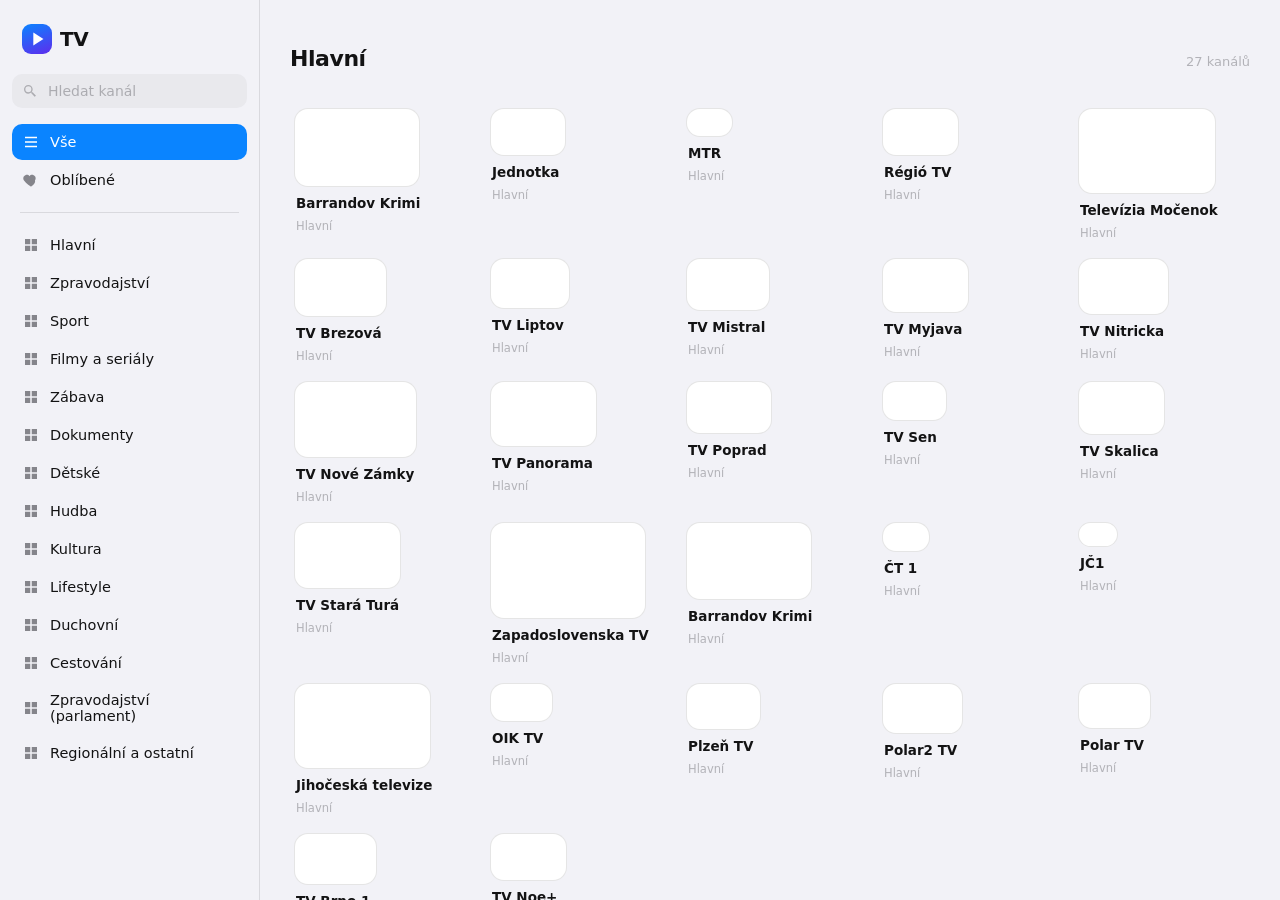
==== commit 5c9a23ee: "Add files via upload" ====
--- a/index.html
+++ b/index.html
@@ -130,8 +130,11 @@
       </div>
       <div id="playerError" class="player-error hidden">
         <svg viewBox="0 0 24 24" width="34" height="34"><path fill="currentColor" d="M12 2 1 21h22L12 2zm0 15.5a1.25 1.25 0 1 1 0-2.5 1.25 1.25 0 0 1 0 2.5zM11 10h2v4h-2z"/></svg>
-        <p>Kanál se nepodařilo načíst.</p>
-        <button id="playerRetry">Zkusit znovu</button>
+        <p id="playerErrorText">Kanál se nepodařilo načíst.</p>
+        <div class="player-error-actions">
+          <button id="playerRetry">Zkusit znovu</button>
+          <button id="playerCopyUrl" class="hidden">Zkopírovat adresu streamu</button>
+        </div>
       </div>
     </div>
 
@@ -174,6 +177,9 @@
     <div class="channel-art">
       <img class="channel-logo" alt="" loading="lazy">
       <span class="fav-dot"></span>
+      <span class="insecure-badge hidden" title="Nezabezpečený zdroj (http)">
+        <svg viewBox="0 0 24 24" width="11" height="11"><path fill="currentColor" d="M12 1a5 5 0 0 0-5 5v3H6a2 2 0 0 0-2 2v9a2 2 0 0 0 2 2h12a2 2 0 0 0 2-2v-9a2 2 0 0 0-2-2h-1V6a5 5 0 0 0-5-5zm3 8H9V6a3 3 0 0 1 6 0z"/></svg>
+      </span>
     </div>
     <div class="channel-name"></div>
     <div class="channel-group"></div>
--- a/styles.css
+++ b/styles.css
@@ -363,6 +363,18 @@
 }
 .fav-dot.on { opacity: 1; transform: scale(1); }
 
+.insecure-badge {
+  position: absolute;
+  top: 7px; left: 7px;
+  width: 18px; height: 18px;
+  border-radius: 50%;
+  background: rgba(255,69,58,0.9);
+  color: #fff;
+  display: flex;
+  align-items: center;
+  justify-content: center;
+}
+
 .channel-name {
   font-size: 13.5px;
   font-weight: 600;
@@ -502,7 +514,8 @@
   animation: spin 0.8s linear infinite;
 }
 @keyframes spin { to { transform: rotate(360deg) } }
-.player-error p { margin: 0; font-size: 14px; }
+.player-error p { margin: 0; font-size: 14px; max-width: 280px; text-align: center; line-height: 1.4; }
+.player-error-actions { display: flex; gap: 10px; flex-wrap: wrap; justify-content: center; }
 .player-error button {
   background: var(--surface);
   padding: 9px 18px;
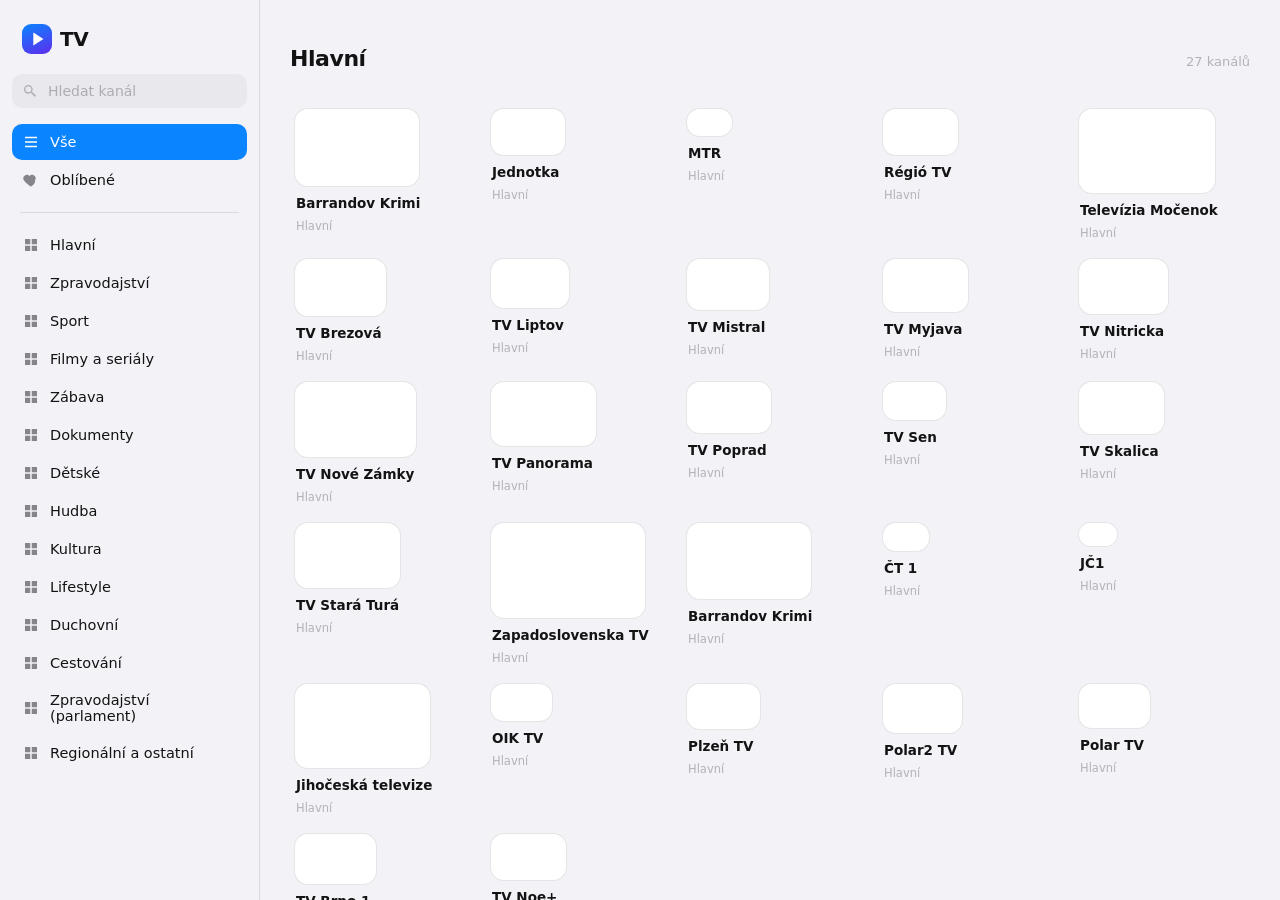
==== commit 4fe81af7: "Add files via upload" ====
--- a/index.html
+++ b/index.html
@@ -177,9 +177,6 @@
     <div class="channel-art">
       <img class="channel-logo" alt="" loading="lazy">
       <span class="fav-dot"></span>
-      <span class="insecure-badge hidden" title="Nezabezpečený zdroj (http)">
-        <svg viewBox="0 0 24 24" width="11" height="11"><path fill="currentColor" d="M12 1a5 5 0 0 0-5 5v3H6a2 2 0 0 0-2 2v9a2 2 0 0 0 2 2h12a2 2 0 0 0 2-2v-9a2 2 0 0 0-2-2h-1V6a5 5 0 0 0-5-5zm3 8H9V6a3 3 0 0 1 6 0z"/></svg>
-      </span>
     </div>
     <div class="channel-name"></div>
     <div class="channel-group"></div>
--- a/styles.css
+++ b/styles.css
@@ -363,18 +363,6 @@
 }
 .fav-dot.on { opacity: 1; transform: scale(1); }
 
-.insecure-badge {
-  position: absolute;
-  top: 7px; left: 7px;
-  width: 18px; height: 18px;
-  border-radius: 50%;
-  background: rgba(255,69,58,0.9);
-  color: #fff;
-  display: flex;
-  align-items: center;
-  justify-content: center;
-}
-
 .channel-name {
   font-size: 13.5px;
   font-weight: 600;
